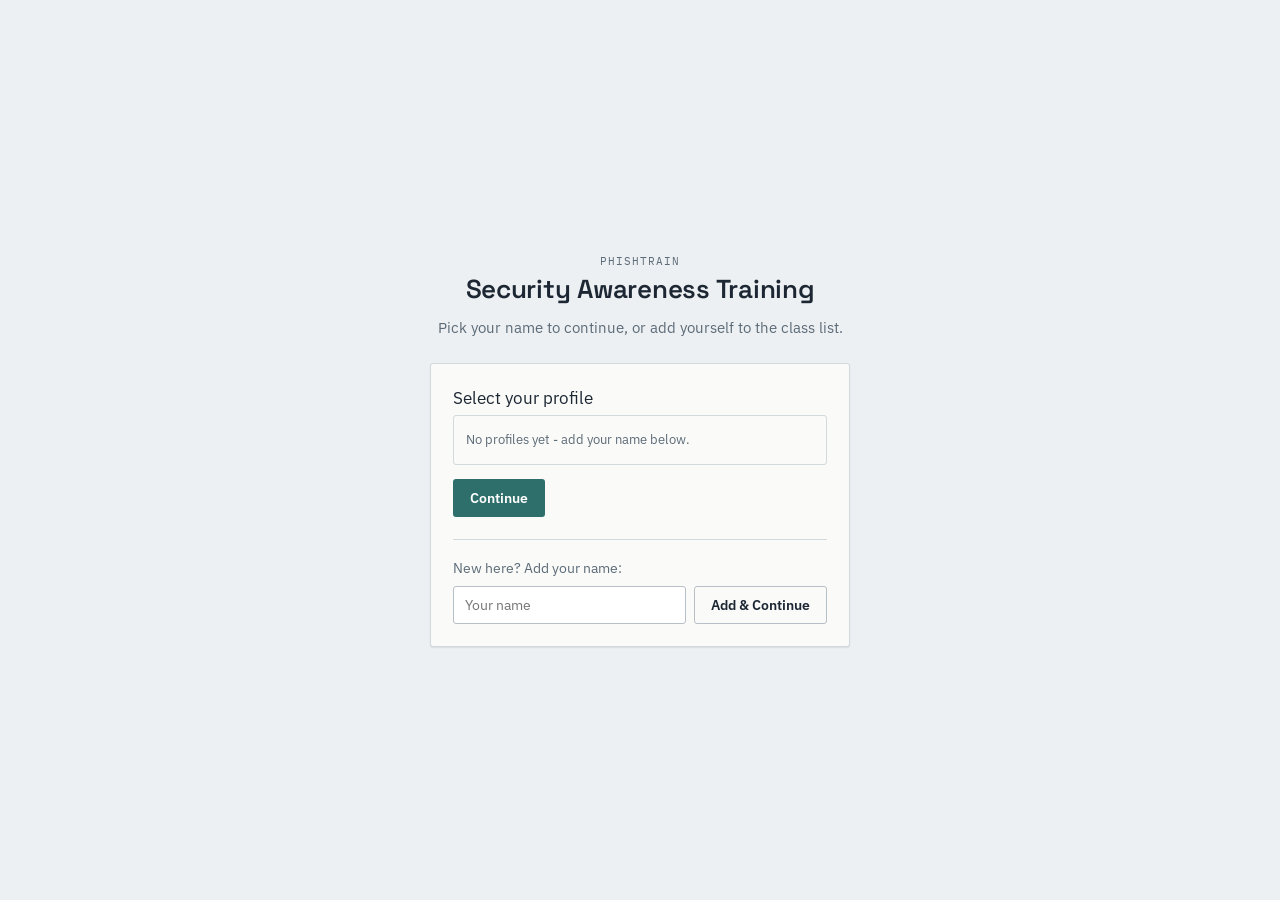
==== index.html @ a526b1b4 "Add files via upload" ====
<!DOCTYPE html>
<html lang="en">
<head>
  <meta charset="UTF-8">
  <meta name="viewport" content="width=device-width, initial-scale=1.0">
  <title>PhishTrain — Security Awareness Training</title>
  <meta name="description" content="A free, browser-based phishing and social-engineering awareness trainer. Practice spotting phishing emails and handling manipulative phone calls.">

  <link rel="preconnect" href="https://fonts.googleapis.com">
  <link rel="preconnect" href="https://fonts.gstatic.com" crossorigin>
  <link href="https://fonts.googleapis.com/css2?family=Space+Grotesk:wght@500;600;700&family=IBM+Plex+Sans:wght@400;500;600;700&family=IBM+Plex+Mono:wght@400;500;600;700&display=swap" rel="stylesheet">

  <link rel="stylesheet" href="css/styles.css">
</head>
<body>
  <div id="app-root"></div>

  <!-- Content data (order matters: data before code that reads it) -->
  <script src="js/data/lessons.js"></script>
  <script src="js/data/quizBank.js"></script>
  <script src="js/data/stats.js"></script>
  <script src="js/data/vishingScenarios.js"></script>

  <!-- Core -->
  <script src="js/utils.js"></script>
  <script src="js/storage.js"></script>

  <!-- Screens -->
  <script src="js/screens/login.js"></script>
  <script src="js/screens/dashboard.js"></script>
  <script src="js/screens/lessons.js"></script>
  <script src="js/screens/quiz.js"></script>
  <script src="js/screens/vishing.js"></script>
  <script src="js/screens/progress.js"></script>

  <!-- App shell + boot -->
  <script src="js/app.js"></script>
  <script src="js/main.js"></script>
</body>
</html>
---- css/styles.css ----
/* ==========================================================================
   PhishTrain — design tokens & base styles
   Visual concept: a case-file / investigator's dossier. Content you review
   (emails, calls) reads like evidence; verdicts land as rubber-stamp marks.
   ========================================================================== */

:root {
  /* Palette */
  --bg: #EDF0F2;
  --bg-panel: #E2E7EA;
  --ink: #1C2733;
  --ink-muted: #5C6B78;
  --paper: #FAFAF8;
  --border: #D2D8DC;
  --border-strong: #B7C0C6;

  --accent: #2F6F6B;       /* teal — primary actions, "safe" verdicts */
  --accent-dark: #234F4C;
  --alert: #B23A2E;        /* red — phishing / compromised verdicts */
  --alert-dark: #8C2C22;
  --warn: #B9812E;         /* amber — medium difficulty, caution */

  --font-display: "Space Grotesk", "Segoe UI", sans-serif;
  --font-body: "IBM Plex Sans", "Segoe UI", sans-serif;
  --font-mono: "IBM Plex Mono", "Consolas", monospace;

  --radius: 3px;
  --shadow-card: 0 1px 2px rgba(28, 39, 51, 0.06), 0 1px 0 rgba(28, 39, 51, 0.03);
}

* { box-sizing: border-box; }

html, body {
  margin: 0;
  padding: 0;
  background: var(--bg);
  color: var(--ink);
  font-family: var(--font-body);
  font-size: 15px;
  line-height: 1.5;
  -webkit-font-smoothing: antialiased;
}

h1, h2, h3, h4 {
  font-family: var(--font-display);
  font-weight: 600;
  margin: 0;
  color: var(--ink);
  letter-spacing: -0.01em;
}

p { margin: 0; }

button {
  font-family: var(--font-body);
  cursor: pointer;
}

a { color: var(--accent-dark); }

::selection { background: #C7DAD8; }

/* Focus visibility */
button:focus-visible,
input:focus-visible,
[tabindex]:focus-visible {
  outline: 2px solid var(--accent);
  outline-offset: 2px;
}

/* ==========================================================================
   Layout shell
   ========================================================================== */

#app-root {
  min-height: 100vh;
  display: flex;
}

.app-shell {
  display: flex;
  width: 100%;
  min-height: 100vh;
}

.sidebar {
  width: 230px;
  flex-shrink: 0;
  background: var(--ink);
  color: #E7EBEE;
  display: flex;
  flex-direction: column;
  padding: 22px 0;
}

.sidebar-header {
  padding: 0 20px 20px;
  border-bottom: 1px solid rgba(255,255,255,0.1);
  margin-bottom: 12px;
}

.sidebar-brand {
  font-family: var(--font-display);
  font-size: 19px;
  font-weight: 700;
  color: #fff;
  display: flex;
  align-items: center;
  gap: 8px;
}

.sidebar-brand .tag {
  font-family: var(--font-mono);
  font-size: 10px;
  letter-spacing: 0.08em;
  color: var(--warn);
  border: 1px solid var(--warn);
  padding: 1px 5px;
  border-radius: 2px;
}

.sidebar-user {
  font-family: var(--font-mono);
  font-size: 12px;
  color: #9AA8B3;
  margin-top: 6px;
}

.nav-list {
  list-style: none;
  padding: 0;
  margin: 0;
  flex: 1;
}

.nav-item button {
  width: 100%;
  text-align: left;
  background: none;
  border: none;
  color: #C6CDD3;
  font-size: 14px;
  padding: 12px 20px;
  border-left: 3px solid transparent;
  font-family: var(--font-body);
  transition: background 0.12s, color 0.12s;
}

.nav-item button:hover {
  background: rgba(255,255,255,0.06);
  color: #fff;
}

.nav-item button.active {
  background: rgba(255,255,255,0.08);
  color: #fff;
  border-left-color: var(--warn);
  font-weight: 600;
}

.sidebar-footer {
  padding: 14px 20px 0;
  border-top: 1px solid rgba(255,255,255,0.1);
}

.content-area {
  flex: 1;
  min-width: 0;
  padding: 34px 40px;
  overflow-y: auto;
}

/* ==========================================================================
   Typography helpers
   ========================================================================== */

.eyebrow {
  font-family: var(--font-mono);
  font-size: 11px;
  letter-spacing: 0.1em;
  text-transform: uppercase;
  color: var(--ink-muted);
}

.page-title {
  font-size: 26px;
  margin-bottom: 4px;
}

.page-subtitle {
  color: var(--ink-muted);
  font-size: 14.5px;
  margin-bottom: 22px;
  max-width: 640px;
}

.muted { color: var(--ink-muted); }

/* ==========================================================================
   Cards
   ========================================================================== */

.card {
  background: var(--paper);
  border: 1px solid var(--border);
  border-radius: var(--radius);
  box-shadow: var(--shadow-card);
  padding: 22px;
}

.card-tight { padding: 16px; }

.card-title {
  font-size: 17px;
  margin-bottom: 4px;
}

.card-row {
  display: flex;
  gap: 16px;
  align-items: stretch;
}

.card-row > * { flex: 1; min-width: 0; }

/* A card that reads like a punched index card - a subtle top perforation rule */
.dossier-card {
  position: relative;
  border-top: 3px solid var(--border-strong);
}

/* ==========================================================================
   Buttons
   ========================================================================== */

.btn {
  display: inline-flex;
  align-items: center;
  gap: 6px;
  font-size: 13.5px;
  font-weight: 600;
  padding: 9px 16px;
  border-radius: var(--radius);
  border: 1px solid transparent;
  transition: transform 0.05s ease, filter 0.12s ease;
}

.btn:active { transform: translateY(1px); }

.btn-primary {
  background: var(--accent);
  color: #fff;
}
.btn-primary:hover { filter: brightness(1.08); }

.btn-secondary {
  background: var(--paper);
  color: var(--ink);
  border-color: var(--border-strong);
}
.btn-secondary:hover { background: #F0F2F3; }

.btn-danger {
  background: var(--alert);
  color: #fff;
}
.btn-danger:hover { filter: brightness(1.08); }

.btn-success {
  background: var(--accent);
  color: #fff;
}

.btn-block { width: 100%; justify-content: center; }

.btn:disabled { opacity: 0.5; cursor: not-allowed; }

/* ==========================================================================
   Signature element: rubber-stamp verdict badges
   ========================================================================== */

.stamp {
  display: inline-block;
  font-family: var(--font-mono);
  font-weight: 700;
  font-size: 13px;
  letter-spacing: 0.08em;
  text-transform: uppercase;
  padding: 6px 14px;
  border: 2px solid currentColor;
  border-radius: 2px;
  transform: rotate(-2deg);
  position: relative;
}

.stamp::before {
  content: "";
  position: absolute;
  inset: 3px;
  border: 1px dashed currentColor;
  opacity: 0.5;
  border-radius: 1px;
}

.stamp-safe { color: var(--accent-dark); }
.stamp-phish, .stamp-compromised { color: var(--alert); }
.stamp-partial { color: var(--warn); }

.case-tag {
  font-family: var(--font-mono);
  font-size: 10.5px;
  letter-spacing: 0.08em;
  text-transform: uppercase;
  color: #fff;
  padding: 2px 7px;
  border-radius: 2px;
  display: inline-block;
}

.tag-easy { background: var(--accent); }
.tag-medium { background: var(--warn); }
.tag-hard { background: var(--alert); }

/* ==========================================================================
   Stat cards (dashboard)
   ========================================================================== */

.stat-value {
  font-family: var(--font-display);
  font-size: 30px;
  font-weight: 700;
  margin: 6px 0 2px;
}

.stat-value.good { color: var(--accent-dark); }
.stat-value.bad { color: var(--alert); }

/* ==========================================================================
   Login screen
   ========================================================================== */

.login-wrap {
  min-height: 100vh;
  width: 100%;
  display: flex;
  align-items: center;
  justify-content: center;
  padding: 20px;
}

.login-box {
  max-width: 420px;
  width: 100%;
  text-align: center;
}

.login-box .card { text-align: left; margin-top: 24px; }

.user-list {
  list-style: none;
  margin: 0 0 14px;
  padding: 0;
  border: 1px solid var(--border);
  border-radius: var(--radius);
  max-height: 220px;
  overflow-y: auto;
}

.user-list li button {
  width: 100%;
  text-align: left;
  background: none;
  border: none;
  border-bottom: 1px solid var(--border);
  padding: 10px 12px;
  font-size: 14px;
  font-family: var(--font-body);
  color: var(--ink);
}

.user-list li:last-child button { border-bottom: none; }
.user-list li button:hover { background: #F0F2F3; }
.user-list li button.selected {
  background: var(--accent);
  color: #fff;
}

.user-list-empty {
  padding: 14px 12px;
  color: var(--ink-muted);
  font-size: 13px;
}

.text-input {
  font-family: var(--font-body);
  font-size: 14px;
  padding: 9px 11px;
  border: 1px solid var(--border-strong);
  border-radius: var(--radius);
  background: #fff;
  color: var(--ink);
  width: 100%;
}
.text-input:focus { outline: 2px solid var(--accent); outline-offset: 1px; }

.inline-form {
  display: flex;
  gap: 8px;
}
.inline-form .text-input { flex: 1; }

hr.divider {
  border: none;
  border-top: 1px solid var(--border);
  margin: 18px 0;
}

/* ==========================================================================
   Lessons screen
   ========================================================================== */

.lessons-layout {
  display: flex;
  gap: 20px;
  align-items: flex-start;
}

.lesson-list {
  width: 240px;
  flex-shrink: 0;
}

.lesson-list-item {
  display: block;
  width: 100%;
  text-align: left;
  background: var(--paper);
  border: 1px solid var(--border);
  border-radius: var(--radius);
  padding: 12px 14px;
  margin-bottom: 6px;
  font-size: 13.5px;
  color: var(--ink);
}

.lesson-list-item.active {
  background: var(--accent);
  color: #fff;
  border-color: var(--accent);
}

.lesson-detail { flex: 1; min-width: 0; }

.lesson-body {
  white-space: pre-wrap;
  font-size: 14.5px;
  line-height: 1.65;
  margin: 14px 0 20px;
}

/* ==========================================================================
   Quiz screen
   ========================================================================== */

.difficulty-picker {
  display: flex;
  gap: 18px;
  flex-wrap: wrap;
  margin: 16px 0 20px;
}

.difficulty-option {
  display: flex;
  align-items: center;
  gap: 7px;
  font-size: 14px;
  cursor: pointer;
}

.progress-track {
  height: 8px;
  background: var(--border);
  border-radius: 4px;
  overflow: hidden;
  margin: 10px 0 22px;
}
.progress-fill {
  height: 100%;
  background: var(--accent);
  transition: width 0.2s ease;
}

.email-header {
  background: #F3F4F1;
  border: 1px solid var(--border);
  border-radius: var(--radius);
  padding: 12px 14px;
  margin-bottom: 12px;
}
.email-from { font-weight: 700; font-size: 14px; }
.email-addr { font-family: var(--font-mono); font-size: 11.5px; color: var(--ink-muted); margin-left: 6px; }
.email-subject { font-weight: 700; margin-top: 6px; font-size: 14px; }

.email-body {
  white-space: pre-wrap;
  font-size: 14px;
  line-height: 1.6;
  margin-bottom: 12px;
}

.link-row {
  display: flex;
  align-items: center;
  gap: 10px;
  margin-bottom: 14px;
  flex-wrap: wrap;
}

.link-reveal {
  font-family: var(--font-mono);
  font-size: 12.5px;
  color: var(--alert);
}

.answer-buttons {
  display: flex;
  gap: 10px;
  margin-top: 8px;
}

.feedback-block {
  margin-top: 10px;
}

.flag-list {
  margin: 8px 0 14px;
  padding-left: 20px;
  font-size: 13.5px;
}
.flag-list li { margin-bottom: 4px; }

/* ==========================================================================
   Vishing (call simulator)
   ========================================================================== */

.call-header {
  display: flex;
  align-items: center;
  justify-content: space-between;
  margin-bottom: 12px;
}

.transcript {
  height: 300px;
  overflow-y: auto;
  padding: 16px;
  font-size: 14px;
  line-height: 1.6;
}

.transcript-line { margin-bottom: 14px; }
.transcript-speaker {
  font-weight: 700;
  font-family: var(--font-mono);
  font-size: 12px;
  letter-spacing: 0.04em;
  text-transform: uppercase;
  margin-bottom: 2px;
}
.transcript-speaker.caller { color: var(--alert); }
.transcript-speaker.you { color: var(--accent-dark); }

.option-list { margin-top: 16px; }

.option-btn {
  display: block;
  width: 100%;
  text-align: left;
  background: var(--paper);
  border: 1px solid var(--border-strong);
  border-radius: var(--radius);
  padding: 12px 14px;
  margin-bottom: 8px;
  font-size: 14px;
  color: var(--ink);
  line-height: 1.4;
}
.option-btn:hover { background: #F0F2F3; border-color: var(--ink-muted); }

.note-box {
  background: #F3F4F1;
  border: 1px solid var(--border);
  border-radius: var(--radius);
  padding: 12px 14px;
  margin: 10px 0 12px;
  font-size: 13.5px;
}

.scenario-card { margin-bottom: 14px; }
.scenario-card-top {
  display: flex;
  align-items: center;
  gap: 10px;
  margin-bottom: 8px;
}
.last-attempt { font-family: var(--font-mono); font-size: 11.5px; }

/* ==========================================================================
   Progress / leaderboard
   ========================================================================== */

table.leaderboard {
  width: 100%;
  border-collapse: collapse;
  font-size: 14px;
}
table.leaderboard th {
  text-align: left;
  font-family: var(--font-mono);
  font-size: 11px;
  letter-spacing: 0.06em;
  text-transform: uppercase;
  color: var(--ink-muted);
  padding: 10px 12px;
  border-bottom: 1px solid var(--border-strong);
}
table.leaderboard td {
  padding: 10px 12px;
  border-bottom: 1px solid var(--border);
}
table.leaderboard tr.me { background: #EAF1F0; }

.empty-state {
  padding: 30px;
  text-align: center;
  color: var(--ink-muted);
}

/* ==========================================================================
   Why This Matters stat cards
   ========================================================================== */

.stat-fact-value {
  font-family: var(--font-display);
  font-size: 26px;
  font-weight: 700;
  color: var(--accent-dark);
}

.stat-fact-source {
  font-family: var(--font-mono);
  font-size: 10.5px;
  color: var(--ink-muted);
  margin-top: 6px;
}

/* ==========================================================================
   Responsive
   ========================================================================== */

@media (max-width: 820px) {
  .app-shell { flex-direction: column; }
  .sidebar { width: 100%; flex-direction: row; padding: 10px; overflow-x: auto; }
  .sidebar-header { display: none; }
  .nav-list { display: flex; flex: none; }
  .nav-item button { border-left: none; border-bottom: 3px solid transparent; white-space: nowrap; }
  .nav-item button.active { border-left: none; border-bottom-color: var(--warn); }
  .sidebar-footer { display: none; }
  .content-area { padding: 20px; }
  .card-row { flex-direction: column; }
  .lessons-layout { flex-direction: column; }
  .lesson-list { width: 100%; display: flex; gap: 8px; overflow-x: auto; }
  .lesson-list-item { flex-shrink: 0; width: auto; margin-bottom: 0; }
}

@media (prefers-reduced-motion: reduce) {
  * { transition: none !important; animation: none !important; }
}
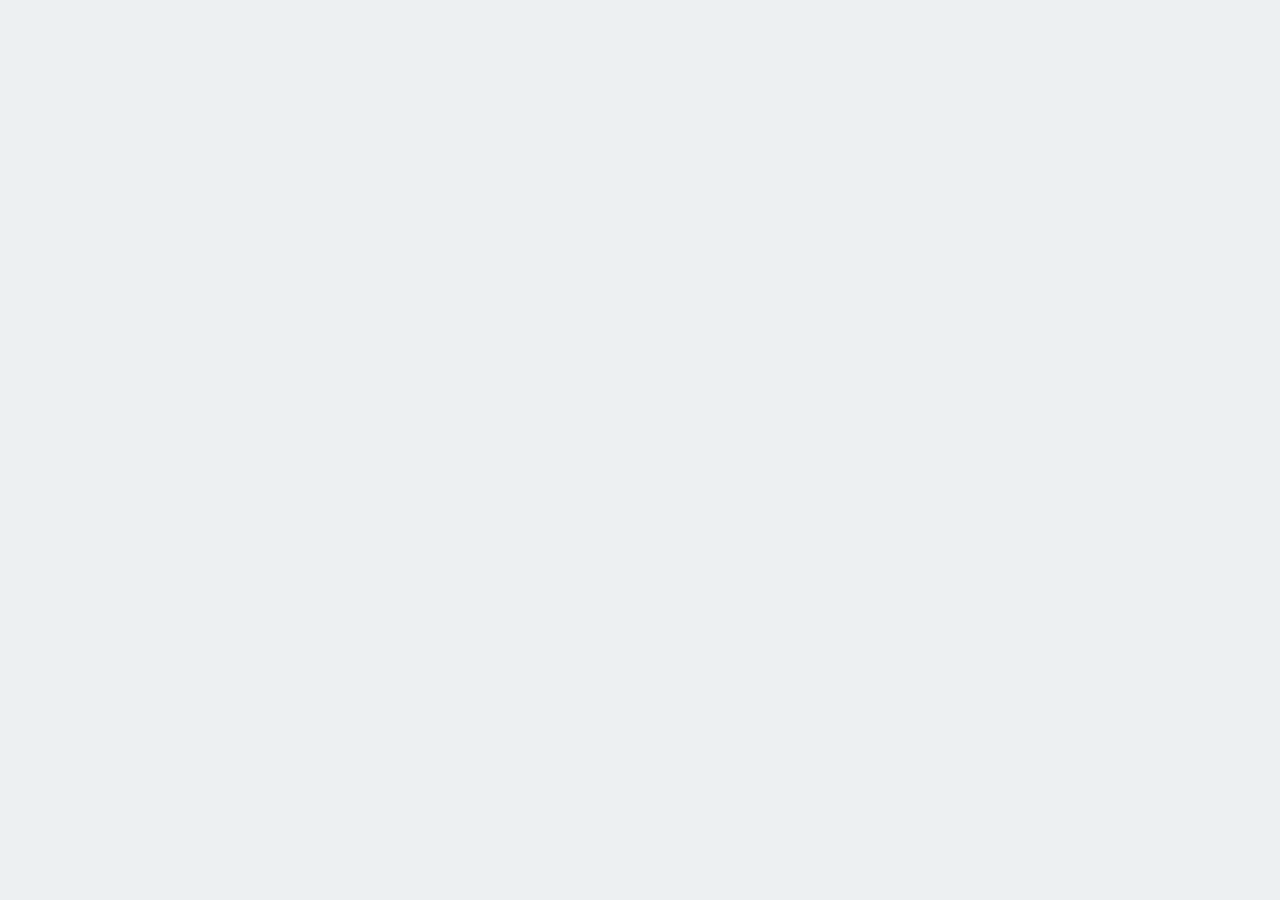
==== commit b5226f2e: "Update index.html" ====
--- a/index.html
+++ b/index.html
@@ -3,7 +3,7 @@
 <head>
   <meta charset="UTF-8">
   <meta name="viewport" content="width=device-width, initial-scale=1.0">
-  <title>PhishTrain — Security Awareness Training</title>
+  <title>Ignore the Bait — Security Awareness Training</title>
   <meta name="description" content="A free, browser-based phishing and social-engineering awareness trainer. Practice spotting phishing emails and handling manipulative phone calls.">
 
   <link rel="preconnect" href="https://fonts.googleapis.com">
--- a/css/styles.css
+++ b/css/styles.css
@@ -1,5 +1,5 @@
 /* ==========================================================================
-   PhishTrain — design tokens & base styles
+   Ignore the Bait — design tokens & base styles
    Visual concept: a case-file / investigator's dossier. Content you review
    (emails, calls) reads like evidence; verdicts land as rubber-stamp marks.
    ========================================================================== */
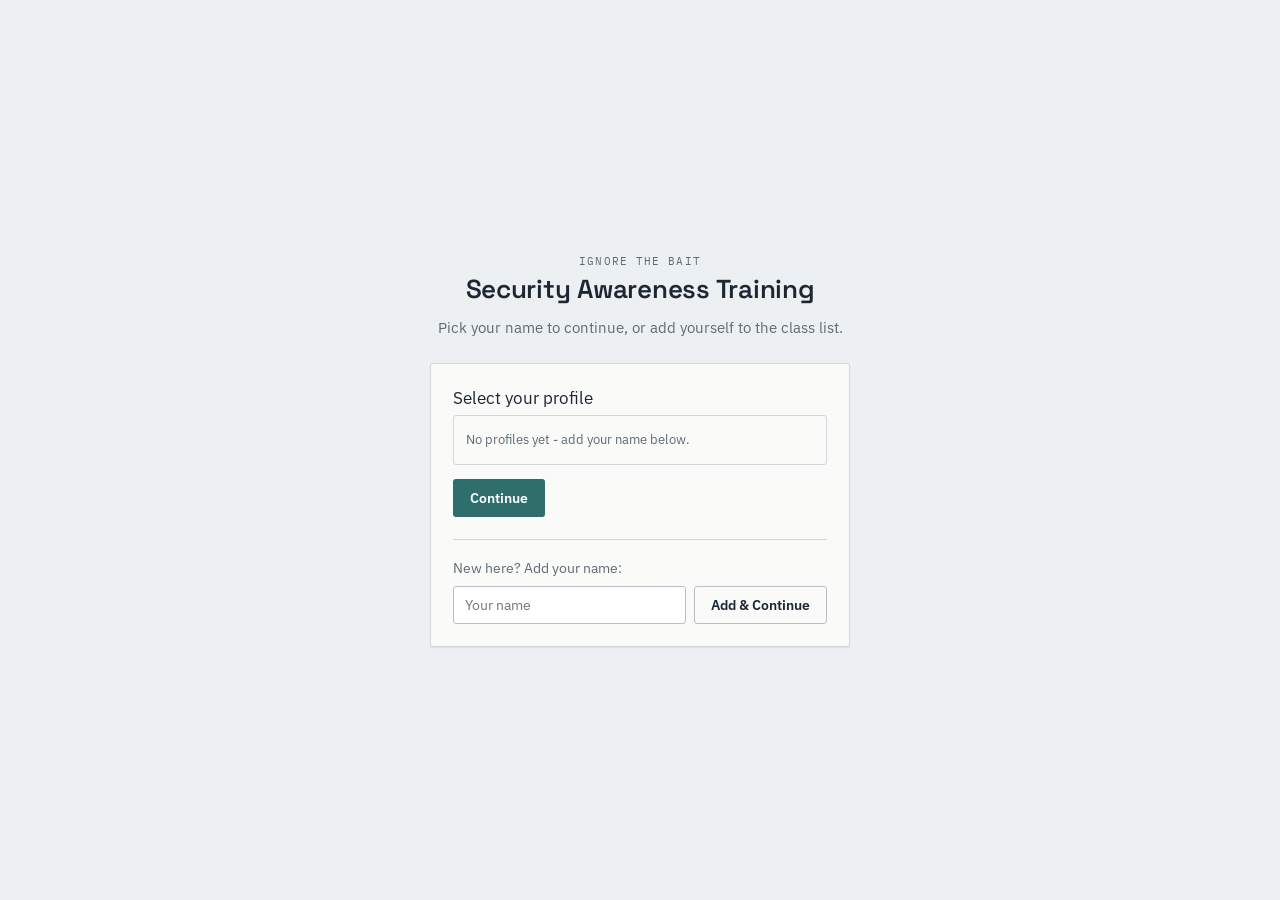
==== commit fd75e654: "Add files via upload" ====
--- a/index.html
+++ b/index.html
@@ -3,7 +3,7 @@
 <head>
   <meta charset="UTF-8">
   <meta name="viewport" content="width=device-width, initial-scale=1.0">
-  <title>Ignore the Bait — Security Awareness Training</title>
+  <title>Ignore The Bait — Security Awareness Training</title>
   <meta name="description" content="A free, browser-based phishing and social-engineering awareness trainer. Practice spotting phishing emails and handling manipulative phone calls.">
 
   <link rel="preconnect" href="https://fonts.googleapis.com">
--- a/css/styles.css
+++ b/css/styles.css
@@ -1,5 +1,5 @@
 /* ==========================================================================
-   Ignore the Bait — design tokens & base styles
+   Ignore The Bait — design tokens & base styles
    Visual concept: a case-file / investigator's dossier. Content you review
    (emails, calls) reads like evidence; verdicts land as rubber-stamp marks.
    ========================================================================== */
@@ -101,12 +101,10 @@
 
 .sidebar-brand {
   font-family: var(--font-display);
-  font-size: 19px;
+  font-size: 18px;
   font-weight: 700;
   color: #fff;
-  display: flex;
-  align-items: center;
-  gap: 8px;
+  line-height: 1.25;
 }
 
 .sidebar-brand .tag {
@@ -117,6 +115,8 @@
   border: 1px solid var(--warn);
   padding: 1px 5px;
   border-radius: 2px;
+  display: inline-block;
+  margin-top: 6px;
 }
 
 .sidebar-user {
